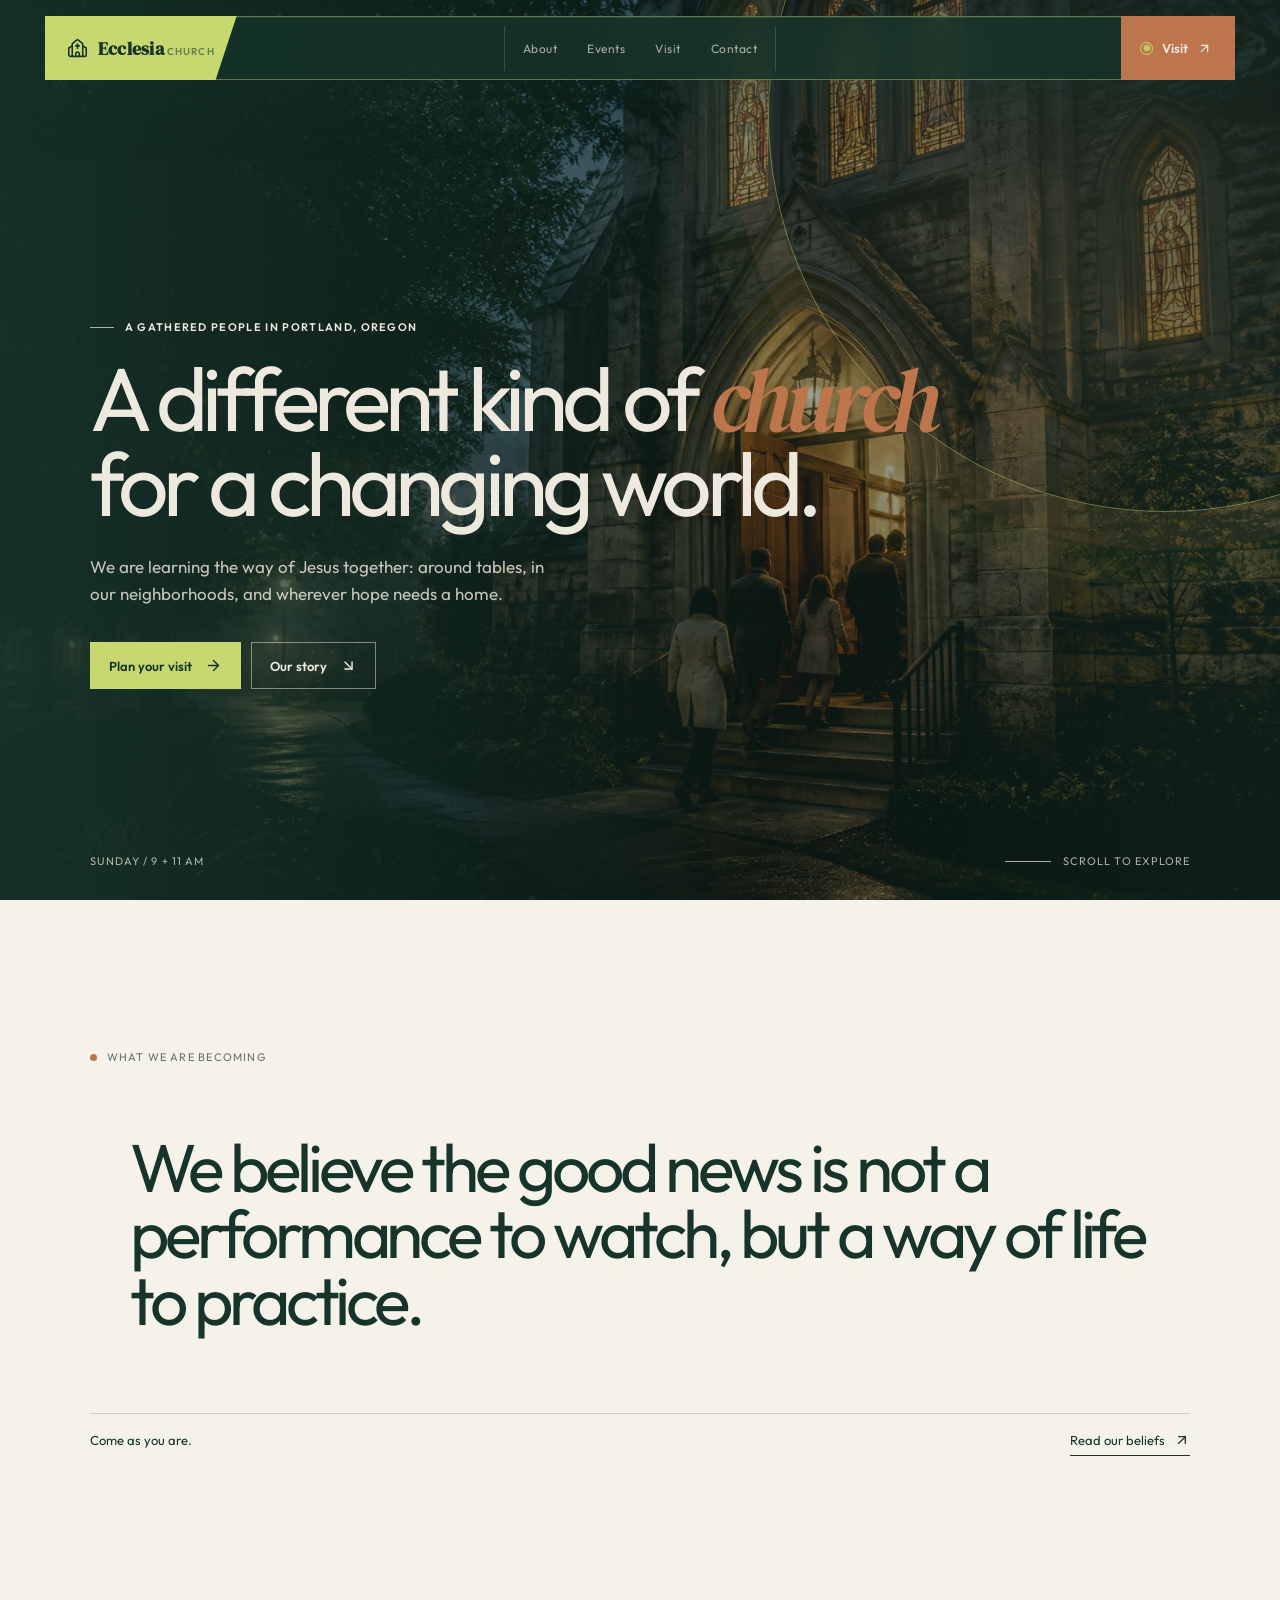
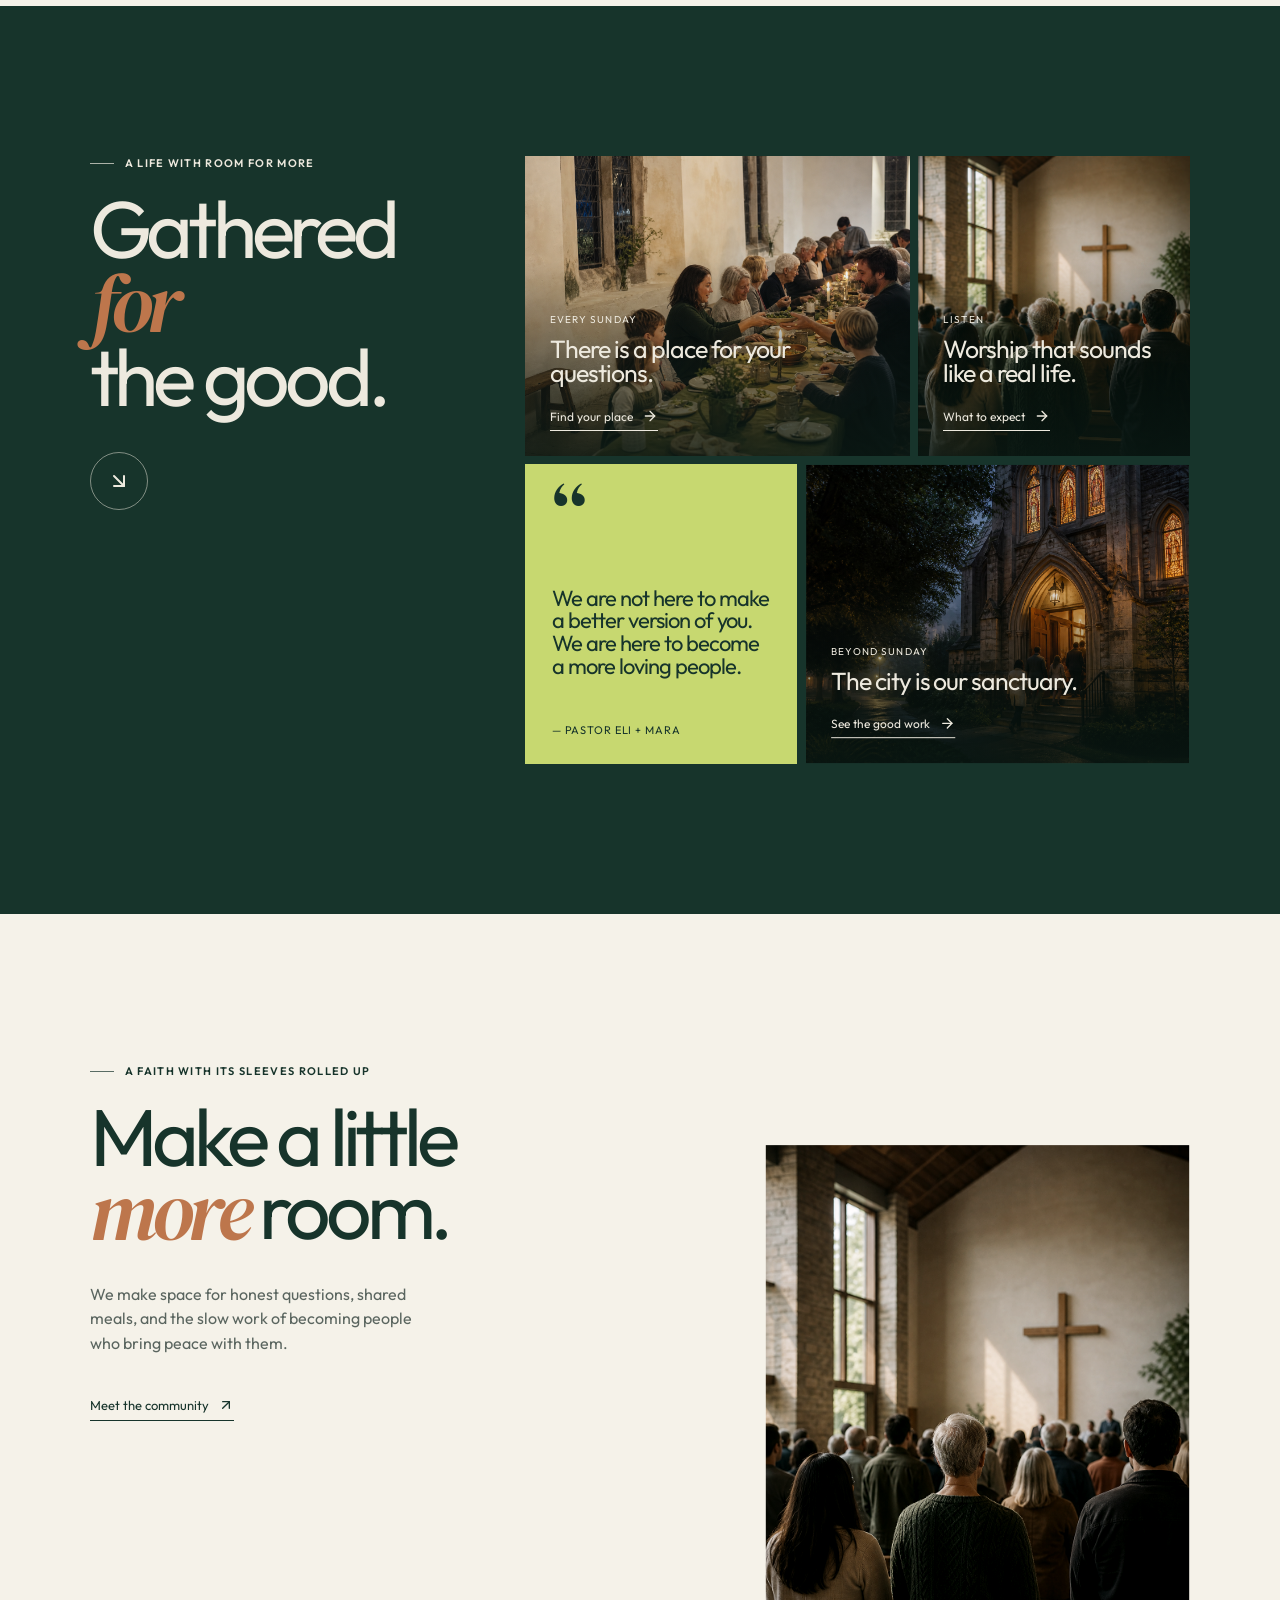
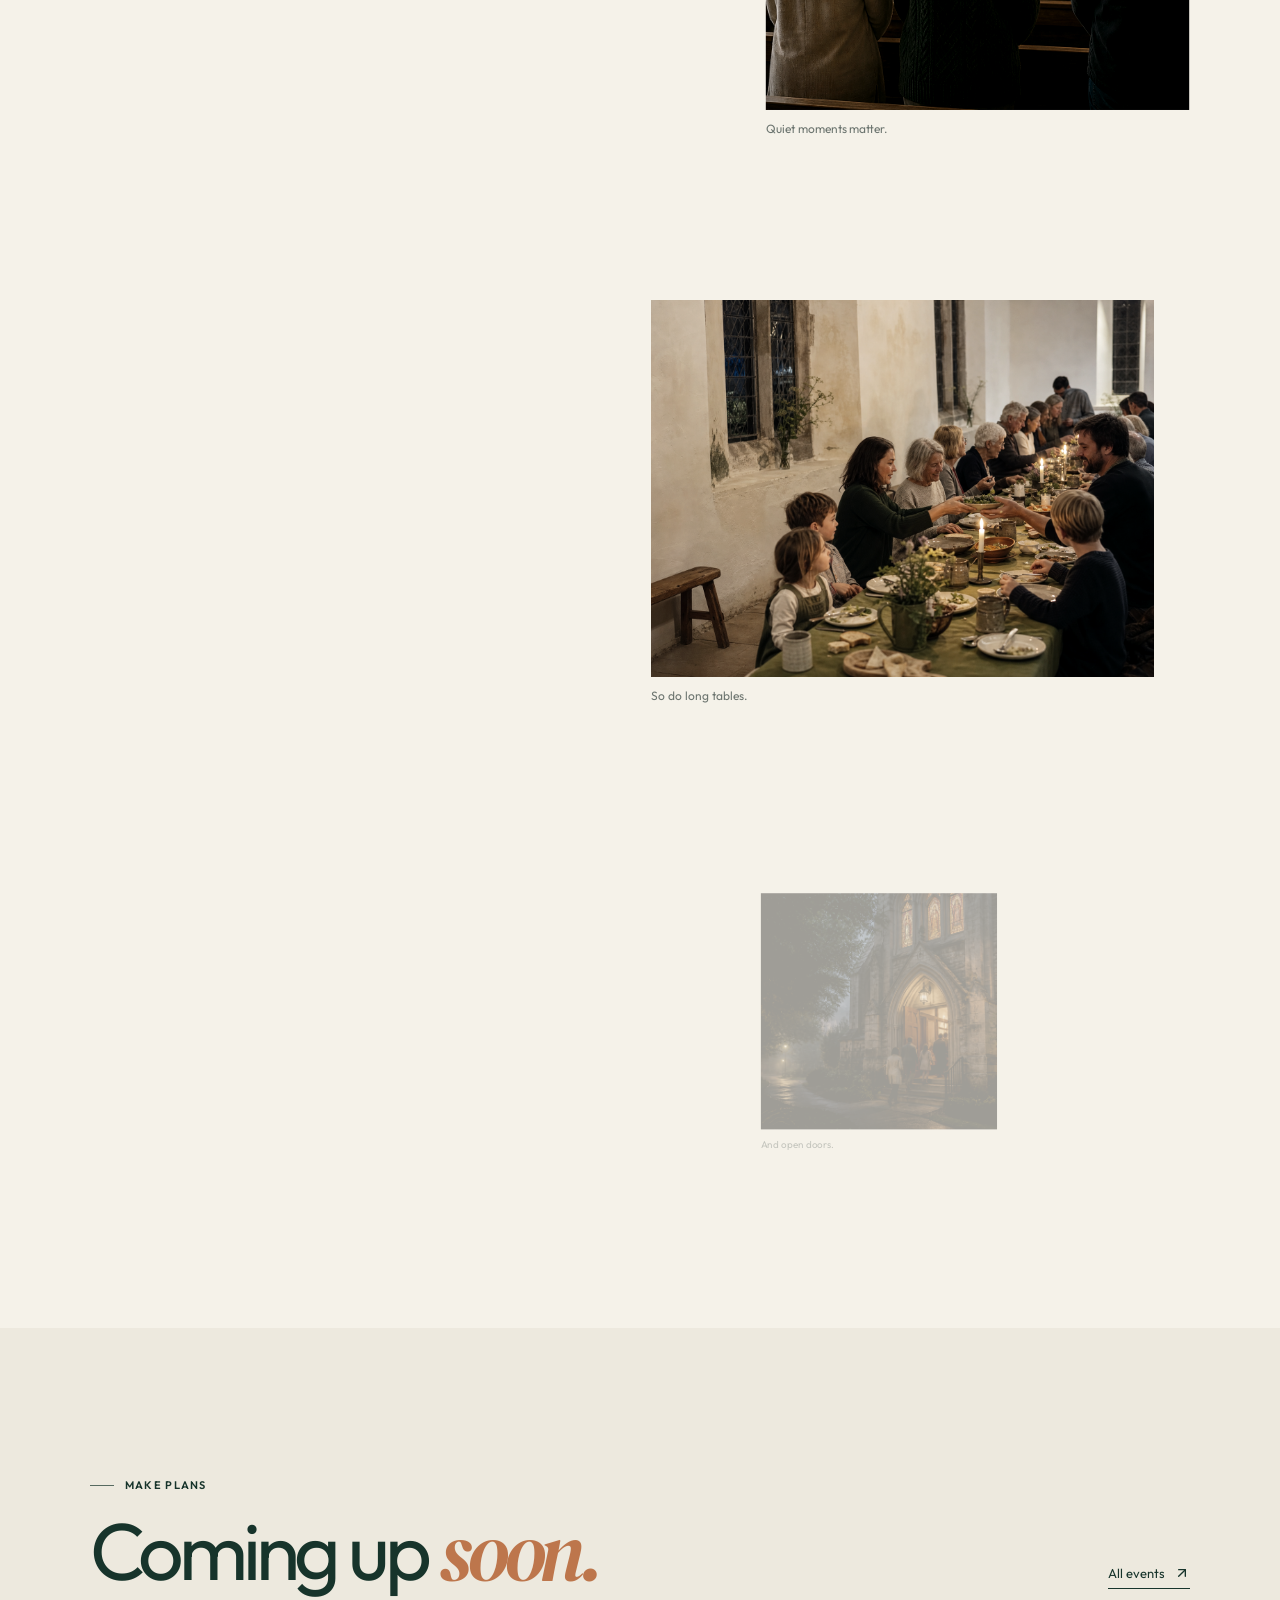
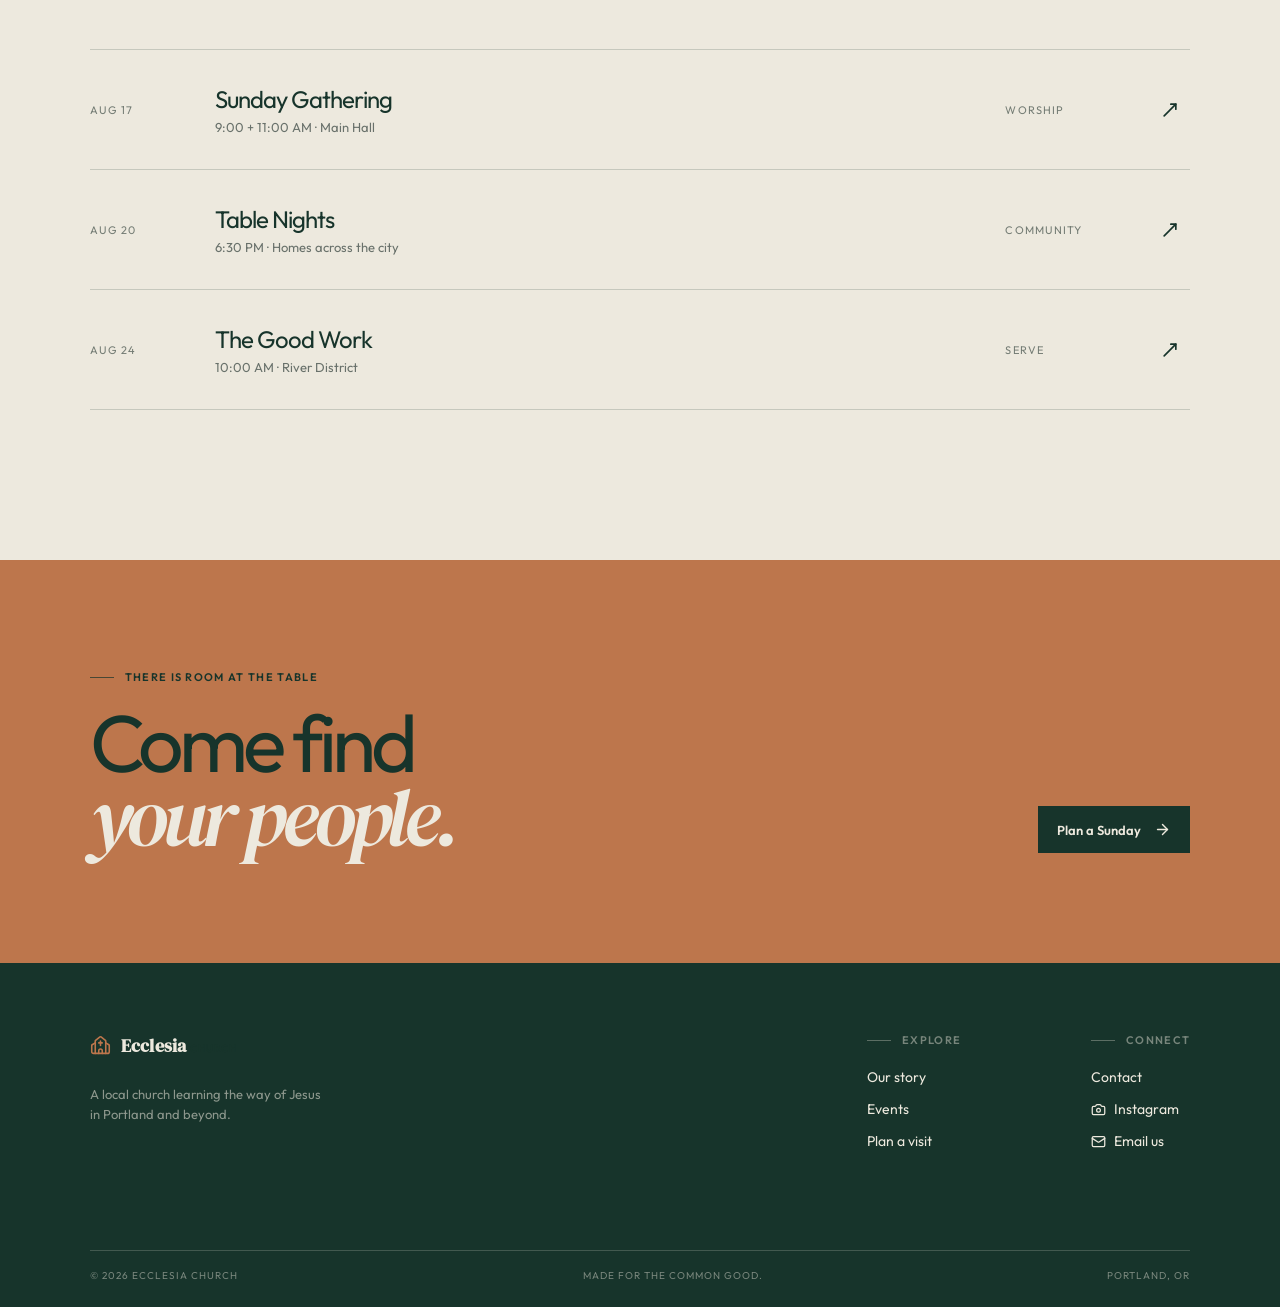
==== work/ecclesia/index.html @ 0c038ab7 "Launch portfolio site" ====
<!doctype html>
<html lang="en">
  <head>
    <meta charset="UTF-8" />
    <meta name="viewport" content="width=device-width, initial-scale=1.0" />
    <meta name="theme-color" content="#10221e" />
    <meta name="description" content="Ecclesia Church - a gathered people learning the way of Jesus in Portland." />
    <title>Ecclesia Church</title>
    <script type="module" crossorigin src="./assets/index-3Q6vHqHI.js"></script>
    <link rel="stylesheet" crossorigin href="./assets/index-S1y3pzk3.css">
  </head>
  <body>
    <div id="root"></div>
  </body>
</html>
---- work/ecclesia/assets/index-S1y3pzk3.css ----
@import "https://fonts.googleapis.com/css2?family=DM+Serif+Display:ital@0;1&family=Outfit:wght@300;400;500;600;700&display=swap";:root{--ink:#17342b;--cream:#ede9de;--paper:#f5f2e9;--lime:#c7d870;--orange:#bd764c;--line:#17342b2e;--serif:"DM Serif Display", Georgia, serif;--sans:"Outfit", Arial, sans-serif}*{box-sizing:border-box}html{scroll-behavior:smooth}body{background:var(--paper);color:var(--ink);font-family:var(--sans);margin:0;font-weight:400}button,input,textarea{font:inherit}button{cursor:pointer}img{max-width:100%;display:block}.app{overflow:hidden}.main-flow{width:100%;overflow-x:hidden}.nav-wrap{z-index:20;width:100%;padding:0 3.5vw;position:fixed;top:16px;left:0}.nav{min-height:64px;color:var(--cream);grid-template-columns:1fr auto 1fr;align-items:center;display:grid}.nav-orbit{isolation:isolate;position:relative}.nav-halo{z-index:-1;-webkit-backdrop-filter:blur(18px)saturate(1.25);backdrop-filter:blur(18px)saturate(1.25);background:#17342bd1;border:1px solid #c7d8706b;position:absolute;inset:0;box-shadow:0 22px 55px #17342b47,inset 0 1px #ffffff17}.wordmark{color:inherit;letter-spacing:-.03em;background:0 0;border:0;align-items:center;gap:10px;padding:0;font-size:15px;font-weight:600;display:inline-flex}.brand-name{font-family:var(--serif);letter-spacing:.015em;font-size:18px}.brand-tile{background:var(--lime);height:64px;color:var(--ink);clip-path:polygon(0 0,100% 0,89% 100%,0 100%);justify-self:start;padding:0 22px}.mark{color:var(--orange);flex:none}.brand-tile .mark{color:var(--ink)}.wordmark-muted{color:#17342b8c;font-family:var(--sans);letter-spacing:.11em;text-transform:uppercase;font-size:10px;font-weight:600}.nav-links{border-left:1px solid #ede9de29;border-right:1px solid #ede9de29;align-items:center;gap:6px;padding:6px;display:flex}.nav-links button{text-transform:capitalize;color:#ede9dead;letter-spacing:.04em;background:0 0;border:0;padding:9px 12px;font-size:12px;transition:background .3s,color .3s,transform .3s}.nav-links button.active,.nav-links button:hover{color:var(--ink);background:var(--lime);transform:translateY(-1px)}.nav-links button.active{border-bottom:0}.nav-give{justify-self:end;align-items:center;min-width:114px;height:64px;font-size:13px;font-weight:600;display:inline-flex;background:var(--orange)!important;color:var(--cream)!important;border:0!important;gap:9px!important;padding:0 19px!important}.nav-signal{place-items:center;width:13px;height:13px;display:grid;position:relative}.nav-signal-core,.nav-signal-ring{border-radius:50%;display:block;position:absolute}.nav-signal-core{background:var(--lime);width:6px;height:6px}.nav-signal-ring{border:1px solid var(--lime);width:13px;height:13px}.menu-toggle{color:var(--cream);background:0 0;border:0;display:none}.hero{min-height:100vh;color:var(--cream);isolation:isolate;align-items:center;padding:190px 7vw 35px;display:flex;position:relative}.hero-image,.hero-wash{z-index:-2;position:absolute;inset:0}.hero-image{filter:grayscale(.35)contrast(1.1);background-position:50%;background-size:cover}.hero-wash{z-index:-1;background:linear-gradient(90deg,#0a1914e0,#0a191461 60%,#0a191485),radial-gradient(circle at 85% 20%,#e875454d,#0000 32%)}.hero-content{max-width:1010px}.eyebrow{color:inherit;letter-spacing:.12em;text-transform:uppercase;margin:0 0 22px;font-size:11px;font-weight:600}.eyebrow:before{content:"";opacity:.7;background:currentColor;width:24px;height:1px;margin:0 11px 3px 0;display:inline-block}h1,h2,h3,p{margin-top:0}h1,h2{letter-spacing:-.065em;font-weight:400}h1{max-width:1150px;margin-bottom:30px;font-size:clamp(3.4rem,7vw,8rem);line-height:.93}h2{font-size:clamp(3rem,6.3vw,7rem);line-height:.9}em{color:var(--orange);font-family:var(--serif);font-weight:400}.hero-copy{color:#eee9ded1;max-width:470px;margin-bottom:35px;font-size:17px;line-height:1.55}.hero-actions{flex-wrap:wrap;gap:10px;display:flex}.button{border:1px solid #0000;align-items:center;gap:13px;padding:14px 18px;font-size:13px;font-weight:600;transition:transform .3s,background .3s,color .3s;display:inline-flex}.button:hover{transform:translateY(-3px)}.button-light{background:var(--lime);color:var(--ink)}.button-dark{background:var(--ink);color:var(--cream)}.button-ghost{color:var(--cream);background:0 0;border-color:#eee9de80}.hero-foot{color:#eee9deb8;text-transform:uppercase;letter-spacing:.1em;justify-content:space-between;font-size:11px;display:flex;position:absolute;bottom:32px;left:7vw;right:7vw}.scroll-note{align-items:center;gap:12px;display:inline-flex}.scroll-line{background:currentColor;width:46px;height:1px}.section-pad{padding:150px 7vw}.manifesto{background:var(--paper)}.section-kicker{color:#10221e9e;letter-spacing:.11em;text-transform:uppercase;align-items:center;gap:10px;font-size:11px;display:flex}.dot{background:var(--orange);border-radius:50%;width:7px;height:7px}.manifesto-text{letter-spacing:-.06em;max-width:1020px;margin:70px auto 80px;font-size:clamp(2.5rem,5.3vw,6.1rem);line-height:.98}.scrub-word{opacity:.12}.manifesto-foot{border-top:1px solid var(--line);justify-content:space-between;padding-top:18px;font-size:13px;display:flex}.text-link{color:inherit;background:0 0;border:0;border-bottom:1px solid;align-items:center;gap:9px;padding:0 0 7px;font-size:13px;display:inline-flex}.section-ink{background:var(--ink);color:var(--cream)}.bento{grid-template-columns:1fr 2fr;gap:8vw;display:grid}.bento-intro{align-self:start;position:sticky;top:120px}.bento-intro h2{margin-bottom:40px}.circle-button{width:58px;height:58px;color:var(--cream);background:0 0;border:1px solid #eee9de80;border-radius:50%;place-items:center;transition:all .3s;display:grid}.circle-button:hover{background:var(--lime);color:var(--ink);transform:rotate(-45deg)}.bento-grid{grid-template-rows:repeat(2,minmax(300px,1fr));grid-template-columns:repeat(12,1fr);grid-auto-flow:dense;gap:8px;display:grid}.bento-card{min-height:300px;position:relative;overflow:hidden}.bento-main{grid-area:span 1/span 7}.bento-worship{grid-column:span 5}.bento-note{background:var(--lime);color:var(--ink);flex-direction:column;grid-area:span 1/span 5;justify-content:space-between;padding:27px;display:flex}.bento-serve{grid-column:span 7}.image-card{background-position:50%;background-size:cover}.image-card:hover{background-size:108%}.card-shade{background:linear-gradient(#0000 35%,#0a1914cc);position:absolute;inset:0}.card-copy{position:absolute;bottom:25px;left:25px;right:25px}.card-copy span{text-transform:uppercase;letter-spacing:.12em;font-size:10px}.card-copy h3{letter-spacing:-.04em;max-width:300px;margin:10px 0 19px;font-size:25px;font-weight:400;line-height:.98}.card-copy button{color:inherit;background:0 0;border:0;border-bottom:1px solid;align-items:center;gap:9px;padding:0 0 6px;font-size:12px;display:inline-flex}.big-glyph{font-family:var(--serif);font-size:83px;line-height:.6}.bento-note p{letter-spacing:-.045em;max-width:270px;margin:10px 0;font-size:22px;line-height:1.04}.signature{text-transform:uppercase;letter-spacing:.08em;font-size:11px}.story{background:var(--paper);grid-template-columns:.8fr 1.2fr;gap:8vw;display:grid}.story-pin{align-self:start;position:sticky;top:130px}.story-pin h2{margin-bottom:34px}.story-pin>p:not(.eyebrow){color:#10221ead;max-width:340px;line-height:1.55}.story-pin .text-link{margin-top:25px}.story-gallery{gap:18vh;padding-top:80px;display:grid}.gallery-item{margin-left:auto}.gallery-item img{object-fit:cover;filter:grayscale(.25)contrast(1.07);width:100%;height:100%}.gallery-item span{color:#10221e99;margin-top:11px;font-size:12px;display:block}.gallery-item.tall{aspect-ratio:3/4;width:71%}.gallery-item.wide{aspect-ratio:4/3;width:84%;margin-right:6%}.gallery-item.small{aspect-ratio:1;width:48%;margin-right:28%}.events-preview{background:var(--cream)}.section-heading{justify-content:space-between;align-items:end;margin-bottom:60px;display:flex}.section-heading h2{margin:0}.event-list{border-top:1px solid var(--line)}.event-row{border-bottom:1px solid var(--line);grid-template-columns:100px 1fr 130px 30px;align-items:center;gap:25px;min-height:120px;display:grid}.event-date,.event-type{color:#10221e8c;letter-spacing:.1em;font-size:11px}.event-type{text-transform:uppercase}.event-row h3{letter-spacing:-.04em;margin:0 0 5px;font-size:24px;font-weight:400}.event-row p{color:#10221e99;margin:0;font-size:13px}.event-arrow{transition:transform .3s}.event-row:hover .event-arrow{transform:translate(4px,-4px)}.cta-band{background:var(--orange);color:var(--ink);justify-content:space-between;align-items:end;padding:110px 7vw;display:flex}.cta-band h2{margin:0}.cta-band em{color:var(--cream)}.page-intro{padding-top:160px}.page-hero{background:var(--ink);color:var(--cream);grid-template-columns:1.05fr .95fr;align-items:end;gap:7vw;padding:70px 7vw 140px;display:grid}.page-hero h1{margin:0}.page-hero-image{aspect-ratio:1/1.12;filter:grayscale(.3);background-position:50%;background-size:cover}.page-body{padding:120px 14vw 160px}.page-copy{grid-template-columns:1.2fr .8fr;align-items:start;gap:10vw;margin-bottom:140px;display:grid}.page-copy p:first-child{letter-spacing:-.05em;font-size:clamp(2rem,3.6vw,4.2rem);line-height:1}.page-copy p:nth-child(2){color:#10221ea6;max-width:330px;line-height:1.6}.page-copy .text-link{grid-column:2;width:fit-content;margin-top:-55px}.values{border-top:1px solid var(--line);grid-template-columns:repeat(3,1fr);gap:35px;display:grid}.values>div{padding-top:18px}.values span{color:var(--orange);font-size:11px}.values h3{letter-spacing:-.04em;margin:50px 0 15px;font-size:25px;font-weight:400}.values p,.visit-grid p,.faq p{color:#10221ea3;max-width:260px;font-size:14px;line-height:1.5}.full-events{margin-bottom:120px}.newsletter{border-top:1px solid var(--line);justify-content:space-between;align-items:end;padding-top:25px;display:flex}.newsletter h3{letter-spacing:-.05em;margin:0;font-size:34px;font-weight:400}.signup{border-bottom:1px solid var(--ink);display:flex}.signup input{width:260px;color:var(--ink);background:0 0;border:0;outline:0;padding:12px 0}.signup button{color:inherit;background:0 0;border:0}.visit-grid{grid-template-columns:repeat(2,1fr);gap:10vw;margin-bottom:130px;display:grid}.visit-grid h3{letter-spacing:-.05em;margin:0 0 13px;font-size:36px;font-weight:400}.visit-grid .text-link{margin-top:18px}.faq{max-width:780px;margin-left:auto}.faq details{border-top:1px solid var(--line);padding:20px 0}.faq details:last-child{border-bottom:1px solid var(--line)}.faq summary{letter-spacing:-.03em;cursor:pointer;justify-content:space-between;font-size:22px;list-style:none;display:flex}.faq summary::-webkit-details-marker{display:none}.faq details[open] summary svg{transform:rotate(180deg)}.faq details p{margin:15px 0 0}.contact-layout{grid-template-columns:1.1fr .9fr;gap:10vw;display:grid}form{gap:25px;display:grid}label{color:#10221e99;text-transform:uppercase;letter-spacing:.1em;gap:8px;font-size:11px;display:grid}input,textarea{border:0;border-bottom:1px solid var(--line);resize:vertical;color:var(--ink);text-transform:none;letter-spacing:0;background:0 0;border-radius:0;outline:0;padding:8px 0 14px;font-size:16px}input:focus,textarea:focus{border-color:var(--orange)}form .button{width:fit-content;margin-top:12px}.contact-details{padding-top:5px}.contact-details a,.contact-address{border-bottom:1px solid var(--line);color:var(--ink);align-items:center;gap:13px;padding:19px 0;font-size:15px;text-decoration:none;display:flex}.contact-details a:hover{color:var(--orange)}.small-note{color:#10221e91;margin-top:30px;font-size:13px;line-height:1.5}.footer{background:var(--ink);color:var(--cream);padding:70px 7vw 25px}.footer-main{justify-content:space-between;padding-bottom:100px;display:flex}.footer-mark{color:var(--cream)}.footer-blurb{color:#eee9de8c;max-width:235px;margin:25px 0 0;font-size:13px;line-height:1.5}.footer-links{gap:130px;display:flex}.footer-links>div{flex-direction:column;align-items:flex-start;gap:14px;display:flex}.footer-links .eyebrow{color:#eee9de73;margin-bottom:7px}.footer-links button,.footer-links a{color:var(--cream);background:0 0;border:0;align-items:center;gap:8px;padding:0;font-size:14px;text-decoration:none;display:flex}.footer-links button:hover,.footer-links a:hover{color:var(--lime)}.footer-bottom{color:#eee9de73;text-transform:uppercase;letter-spacing:.1em;border-top:1px solid #eee9de33;justify-content:space-between;padding-top:18px;font-size:10px;display:flex}@media (width<=800px){.nav-wrap{padding:0 14px;top:12px}.nav{min-height:56px;padding:0 16px}.menu-toggle{display:block}.nav-links{background:var(--cream);border:1px solid var(--line);flex-direction:column;align-items:stretch;gap:0;padding:15px 20px 20px;display:none;position:absolute;top:66px;left:0;right:0}.nav-links.open{display:flex}.nav-links button{text-align:left;padding:14px 0}.nav-links .nav-give{justify-content:space-between;margin-top:10px}.wordmark-muted{display:none}.hero{min-height:760px;padding:180px 8vw 60px}.hero-content{max-width:100%}h1{font-size:clamp(3.1rem,14vw,5.5rem)}.hero-copy{font-size:15px}.hero-foot{font-size:9px;left:8vw;right:8vw}.scroll-note{display:none}.section-pad{padding:100px 8vw}.manifesto-text{margin:55px 0 65px;font-size:clamp(2.4rem,11vw,4rem)}.manifesto-foot{align-items:start;gap:20px}.bento{display:block}.bento-intro{margin-bottom:45px;position:static}.bento-grid{grid-template-rows:auto;grid-template-columns:repeat(2,1fr)}.bento-card{min-height:280px}.bento-main{grid-column:span 2}.bento-worship,.bento-note,.bento-serve{grid-column:span 1}.bento-note p{font-size:19px}.story{display:block}.story-pin{margin-bottom:50px;position:static}.story-gallery{gap:75px;padding-top:0}.gallery-item.tall,.gallery-item.wide,.gallery-item.small{width:84%;margin-right:0}.section-heading{flex-direction:column;align-items:start;gap:30px;margin-bottom:40px}.event-row{grid-template-columns:68px 1fr 20px;gap:10px;min-height:105px}.event-type{display:none}.event-row h3{font-size:19px}.event-row p{font-size:11px}.cta-band{padding:80px 8vw;display:block}.cta-band .button{margin-top:38px}.page-intro{padding-top:100px}.page-hero{padding:70px 8vw 80px;display:block}.page-hero-image{aspect-ratio:1;margin-top:55px}.page-body{padding:85px 8vw 100px}.page-copy,.contact-layout,.visit-grid{margin-bottom:90px;display:block}.page-copy p:first-child{margin-bottom:40px;font-size:2.2rem}.page-copy .text-link{margin-top:25px}.values{display:block}.values>div{border-bottom:1px solid var(--line);padding:18px 0 30px}.values h3{margin:25px 0 10px}.full-events{margin-bottom:80px}.newsletter{display:block}.signup{margin-top:30px}.visit-grid>div+div{margin-top:50px}.visit-grid h3{font-size:29px}.faq{margin:0}.faq summary{font-size:18px}form{margin-bottom:80px}.footer{padding:55px 8vw 20px}.footer-main{padding-bottom:70px;display:block}.footer-links{gap:60px;margin-top:65px}.footer-bottom{gap:11px;display:grid}}.hero{min-height:100dvh;padding-top:144px}.hero-image{filter:grayscale(.18)contrast(1.08)}.hero-wash{background:linear-gradient(90deg,#17342beb,#17342b6b 60%,#17342b94),radial-gradient(circle at 85% 20%,#bd764c38,#0000 32%)}.hero-light-trace{z-index:-1;border:1px solid #c7d8707a;border-radius:50%;width:62vw;height:62vw;animation:14s ease-in-out infinite alternate orbit-drift;position:absolute;top:-22vw;right:-22vw;box-shadow:0 0 0 38px #bd764c14,0 0 0 76px #c7d8700a}@keyframes orbit-drift{0%{transform:translate(0,0)rotate(0)}to{transform:translate(-7vw,10vh)rotate(18deg)}}@media (prefers-reduced-motion:reduce){*,:before,:after{scroll-behavior:auto!important;transition-duration:.01ms!important;animation-duration:.01ms!important;animation-iteration-count:1!important}}@media (width<=800px){.nav{grid-template-columns:1fr auto;padding:0}.nav-halo{background:#17342bf0}.brand-tile{height:56px;padding:0 17px}.nav-visit{display:none}.menu-toggle{width:56px;height:56px;display:block}.nav-links{background:var(--ink);border:1px solid #c7d8706b;gap:3px;padding:11px;top:65px}.nav-links button{color:var(--cream);padding:15px}.nav-links button.active,.nav-links button:hover{background:var(--lime);color:var(--ink)}.hero{min-height:760px;padding:145px 8vw 60px}.hero-light-trace{width:115vw;height:115vw;top:-25vw;right:-65vw}}
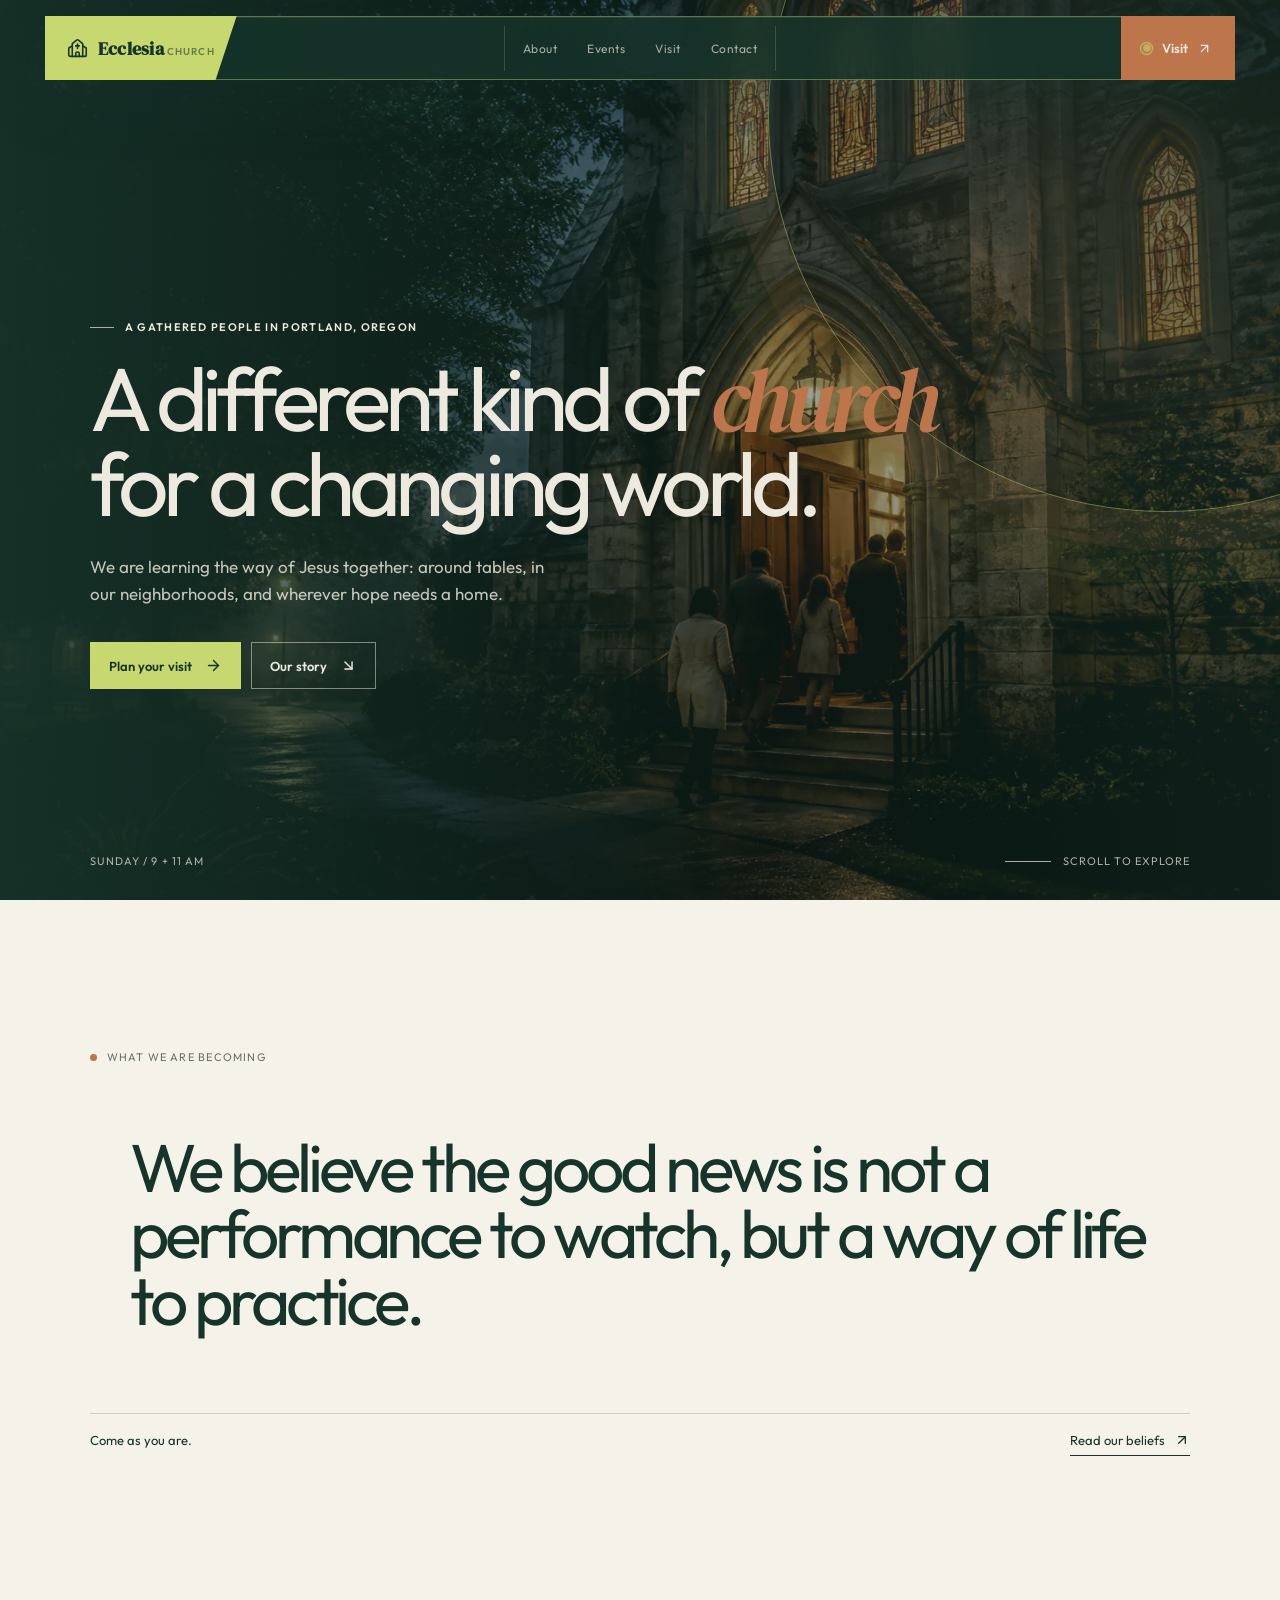
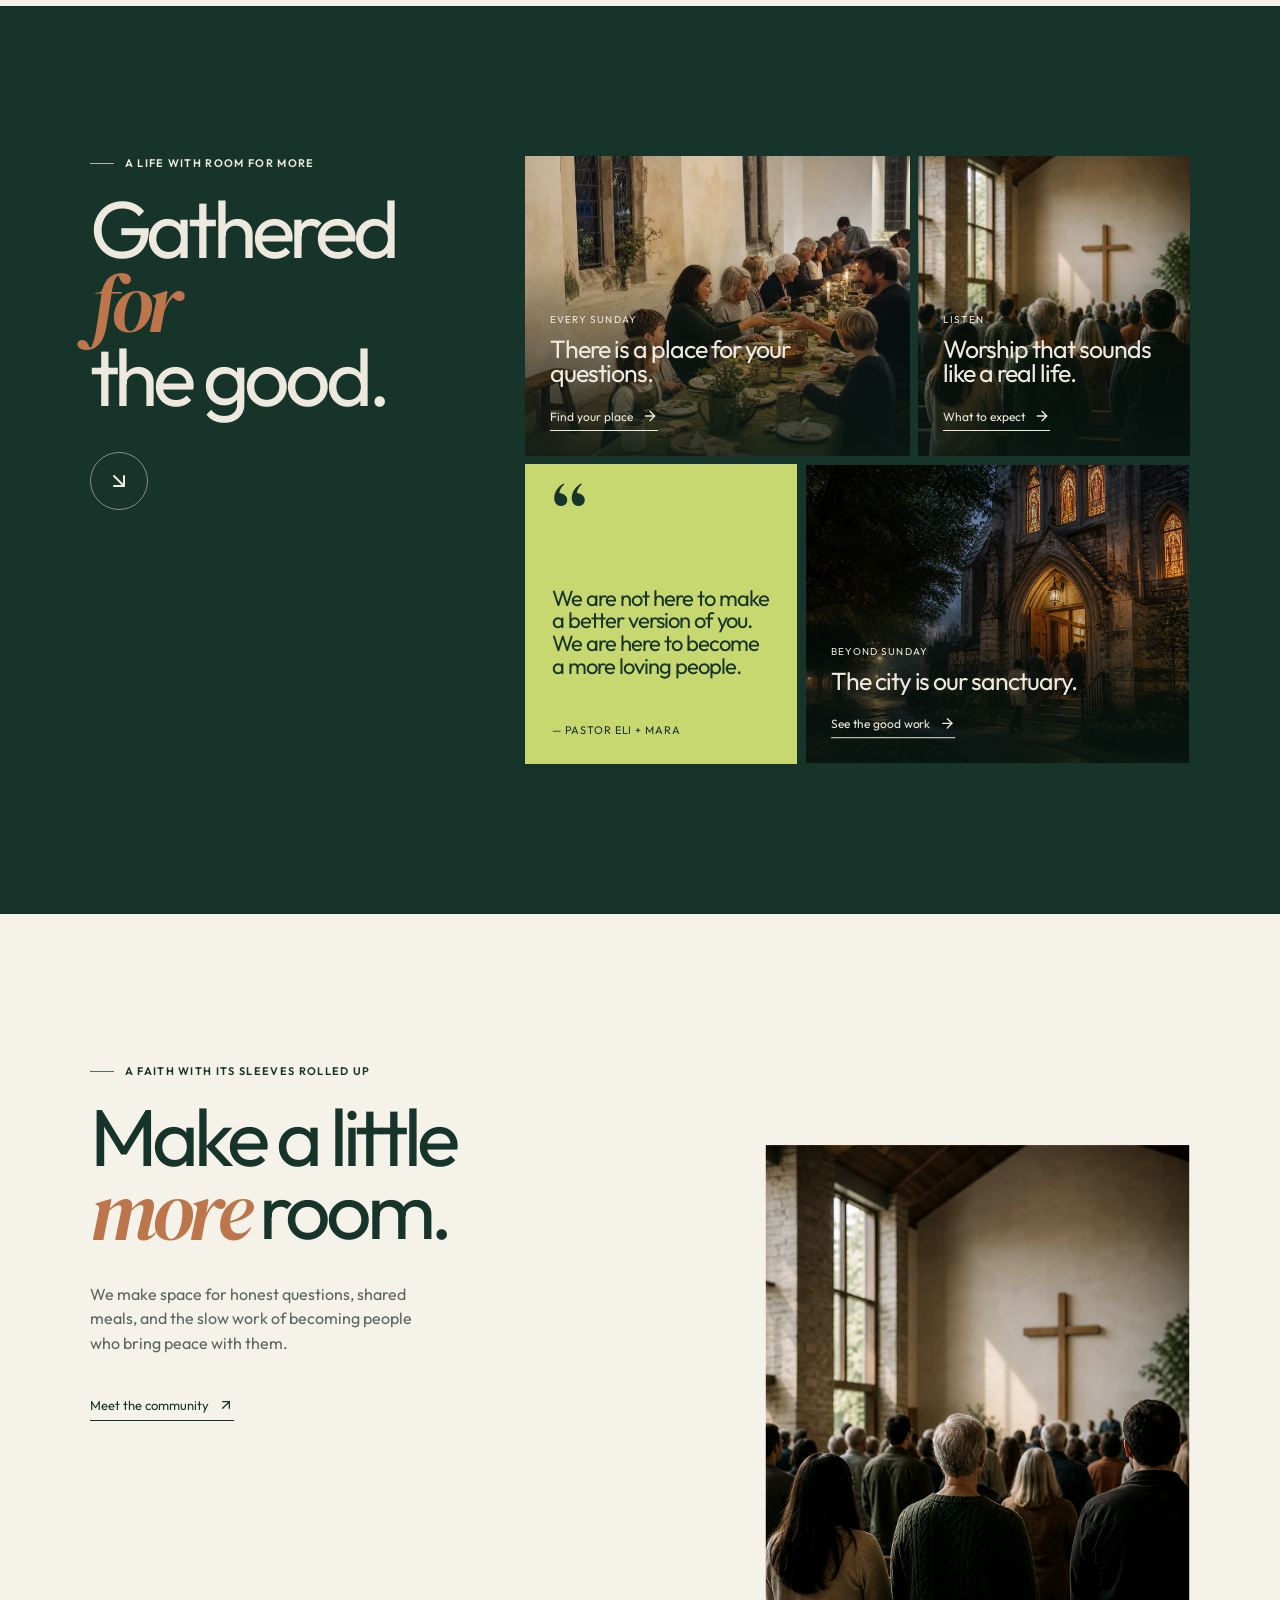
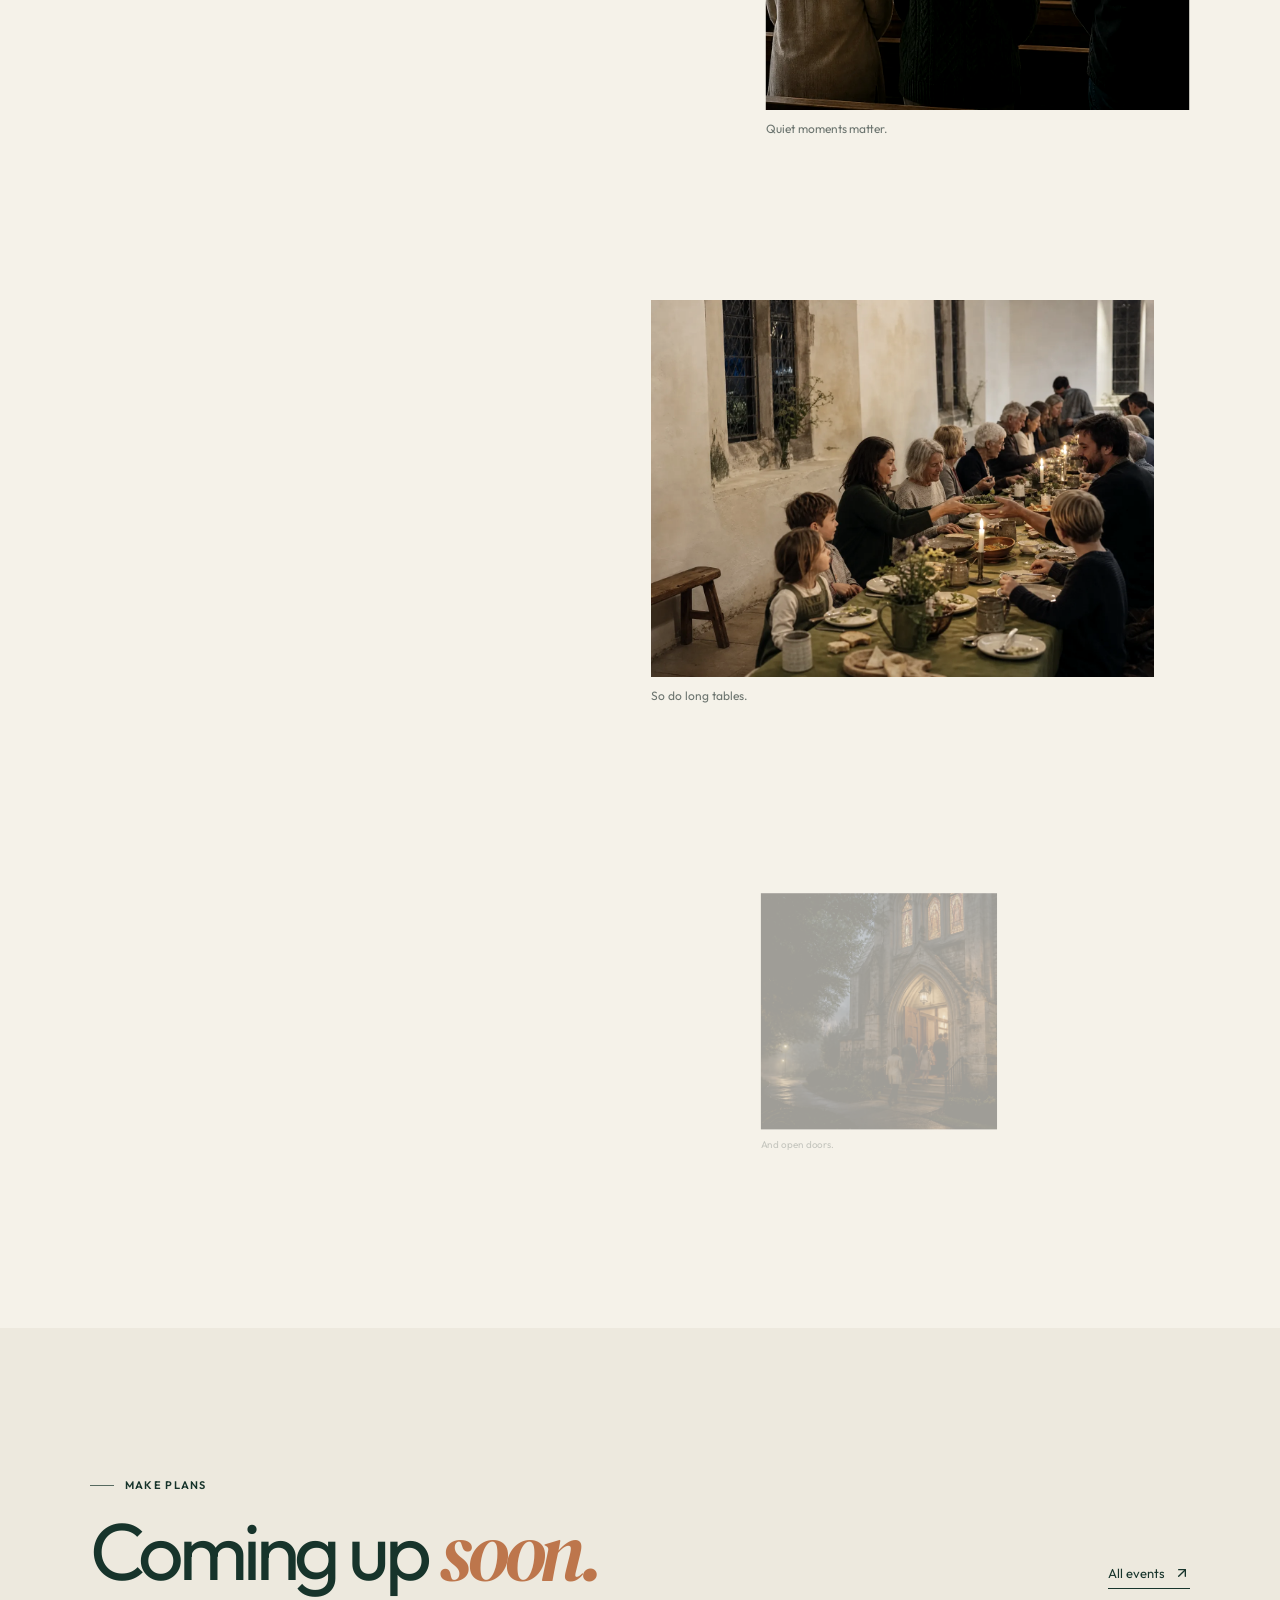
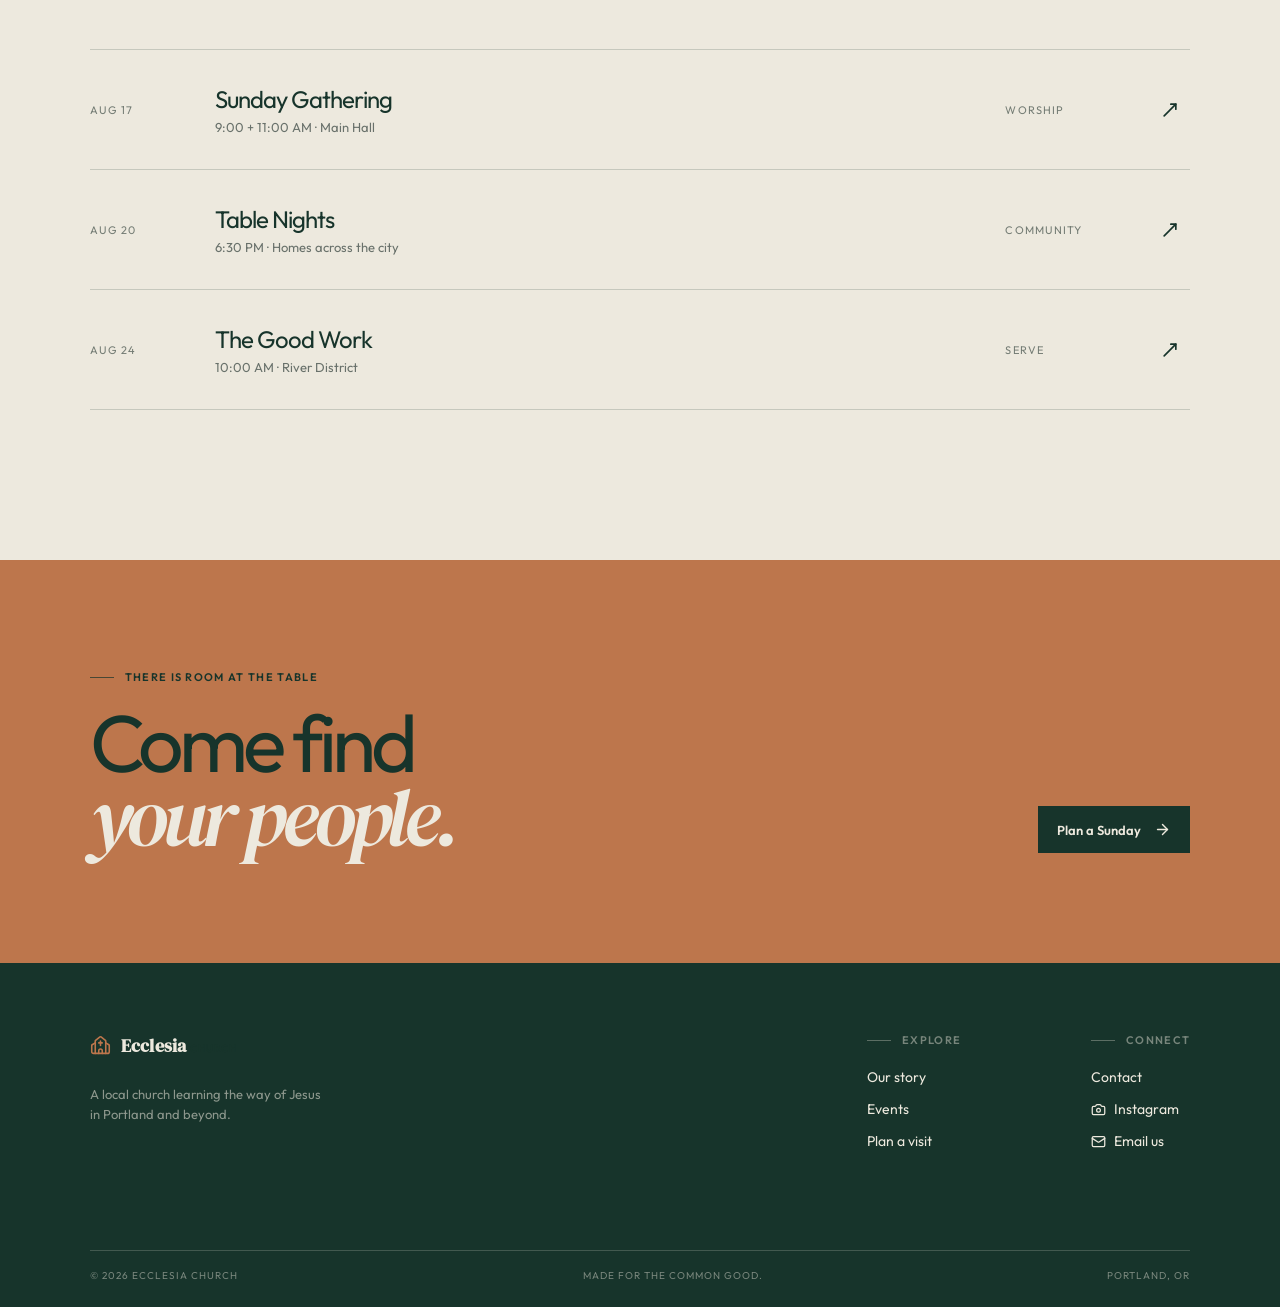
==== commit e6d0c4a1: "Optimize site images" ====
--- a/work/ecclesia/index.html
+++ b/work/ecclesia/index.html
@@ -6,6 +6,7 @@
     <meta name="theme-color" content="#10221e" />
     <meta name="description" content="Ecclesia Church - a gathered people learning the way of Jesus in Portland." />
     <title>Ecclesia Church</title>
+    <link rel="preload" href="./assets/ecclesia-hero-CNQssRt-.webp" as="image" type="image/webp" fetchpriority="high" />
     <script type="module" crossorigin src="./assets/index-3Q6vHqHI.js"></script>
     <link rel="stylesheet" crossorigin href="./assets/index-S1y3pzk3.css">
   </head>
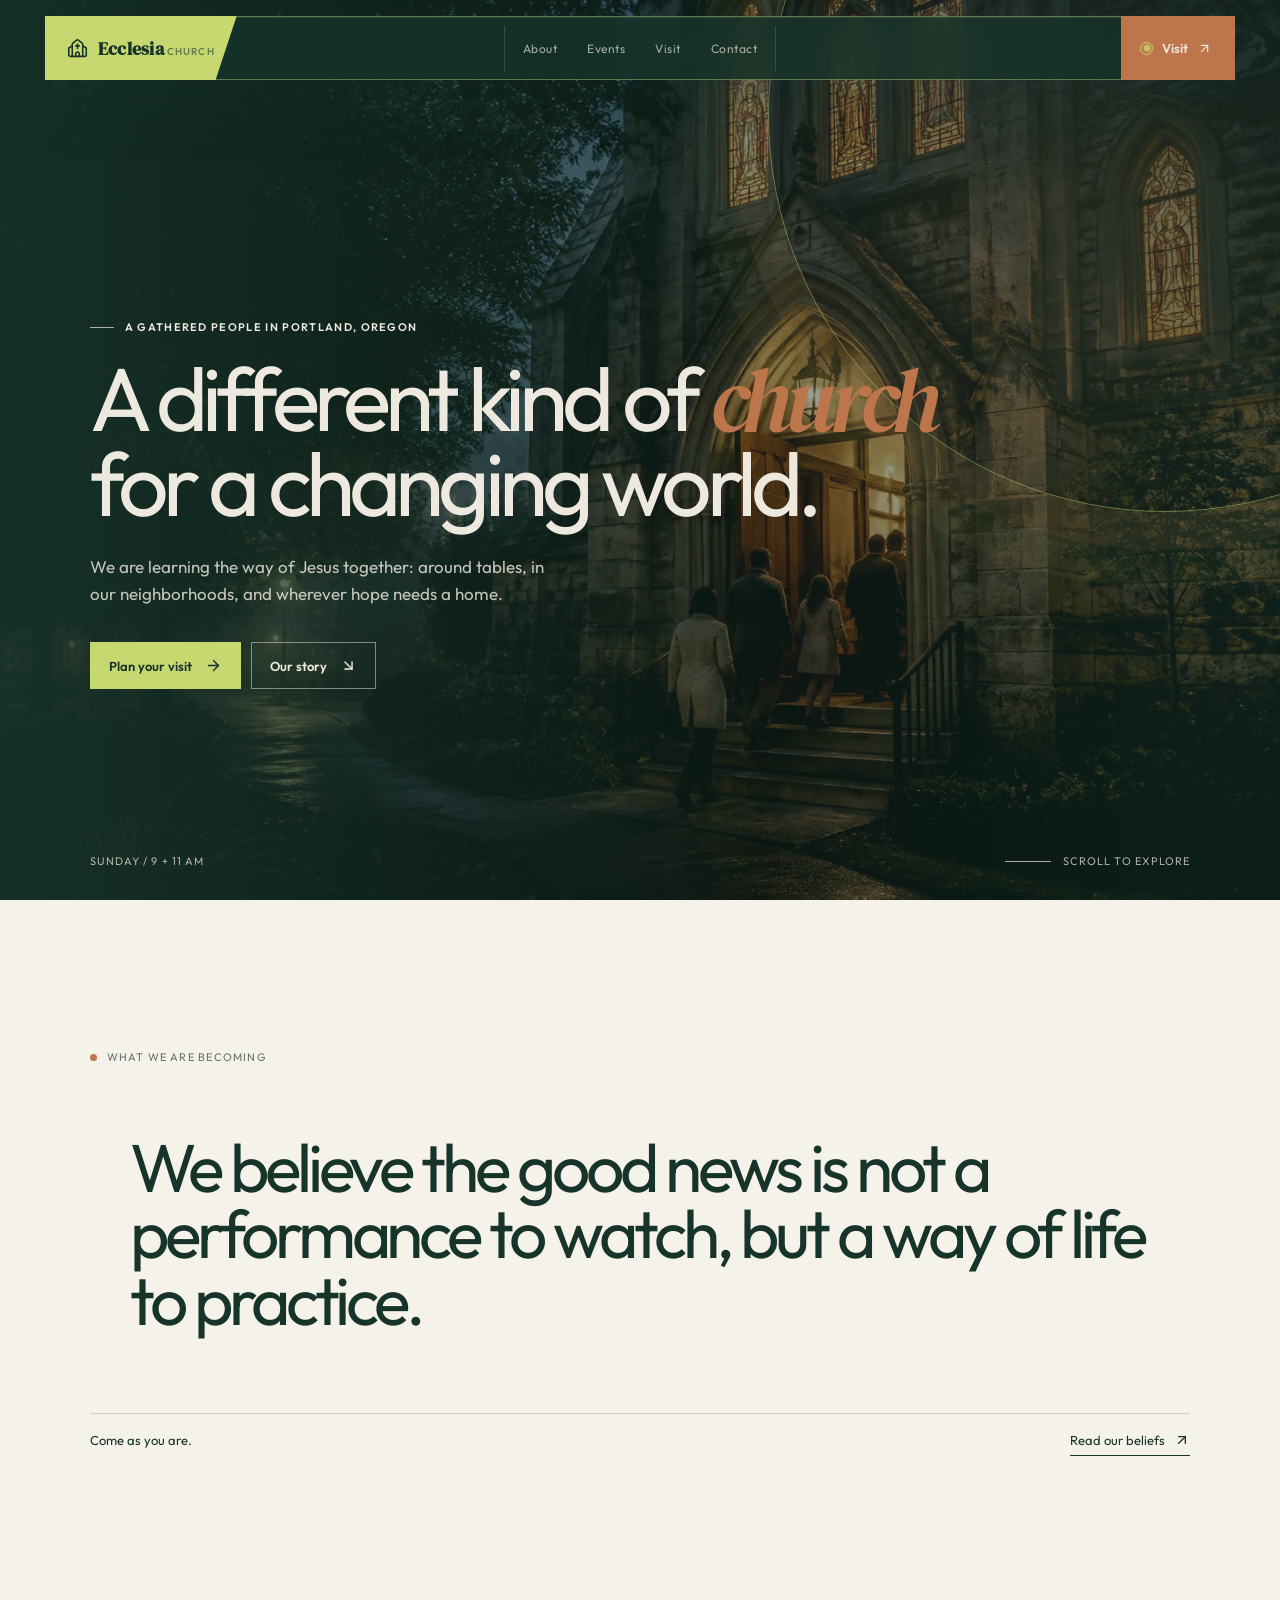
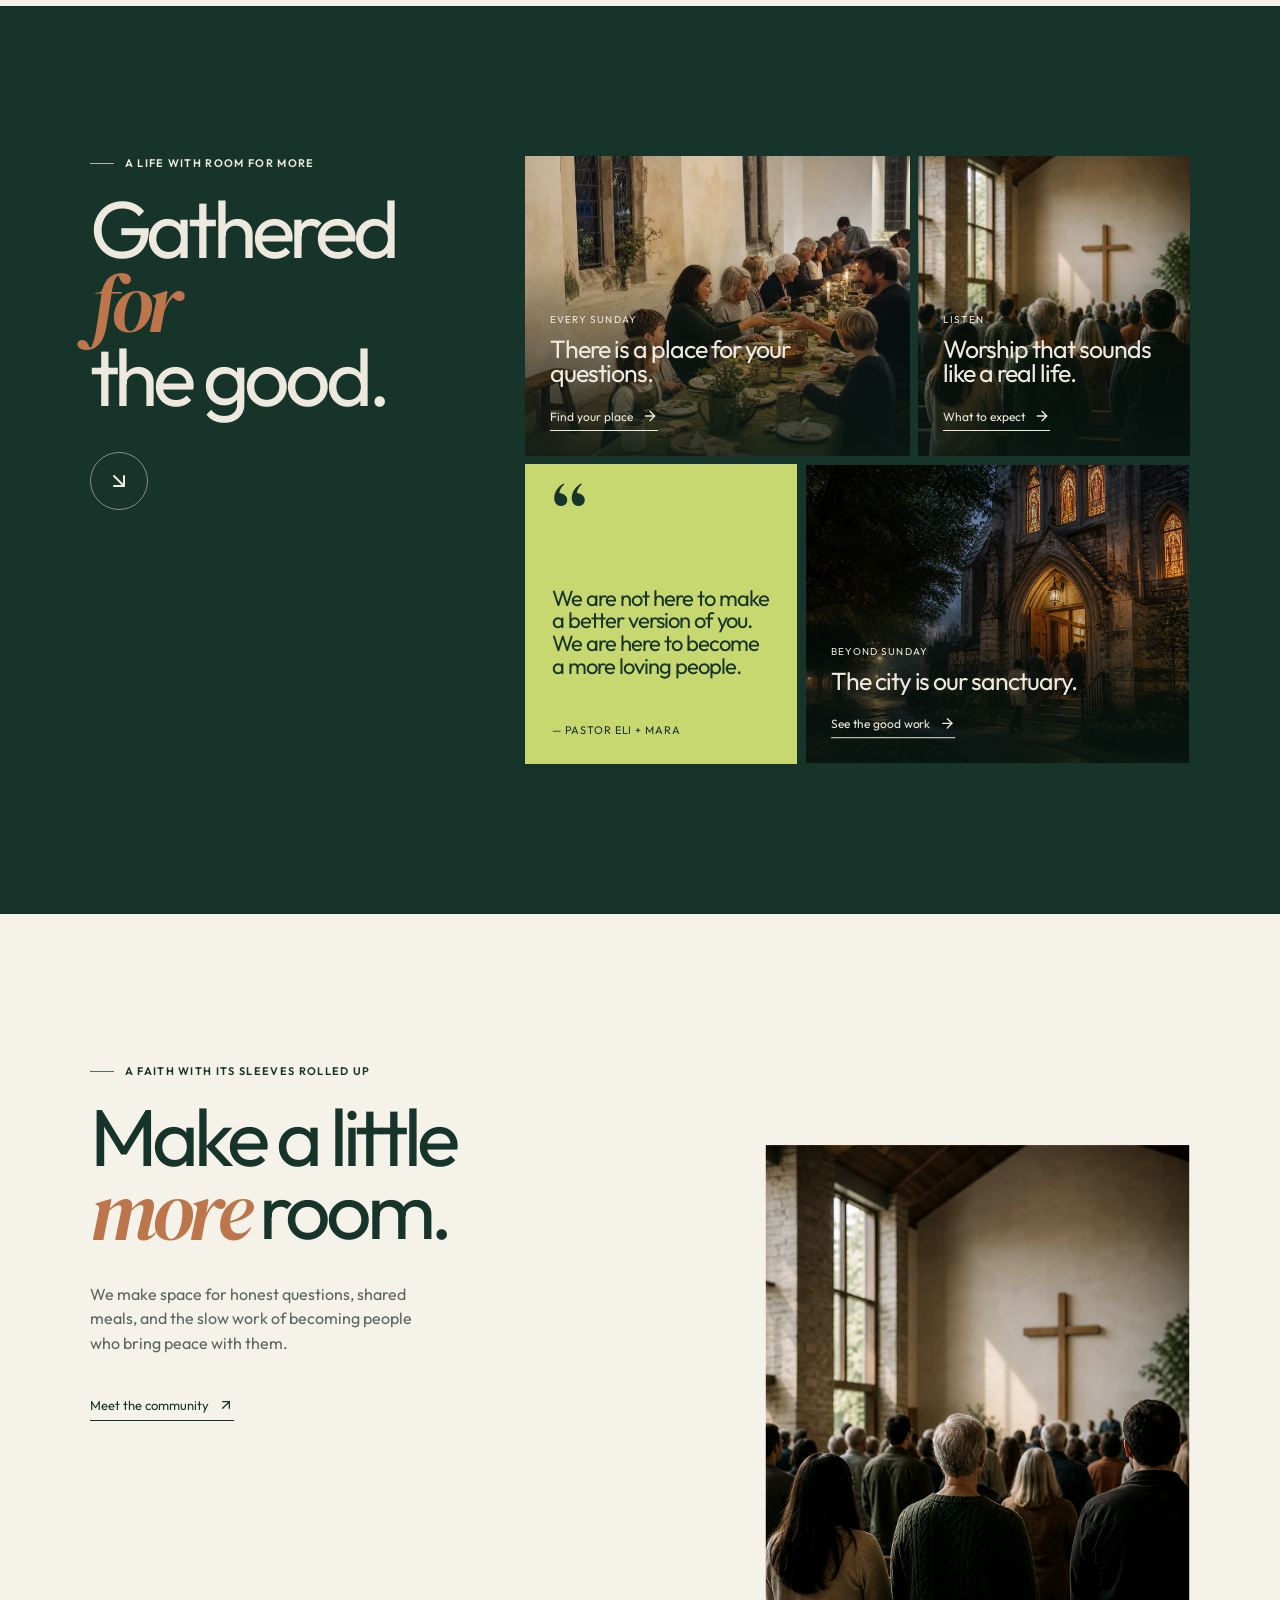
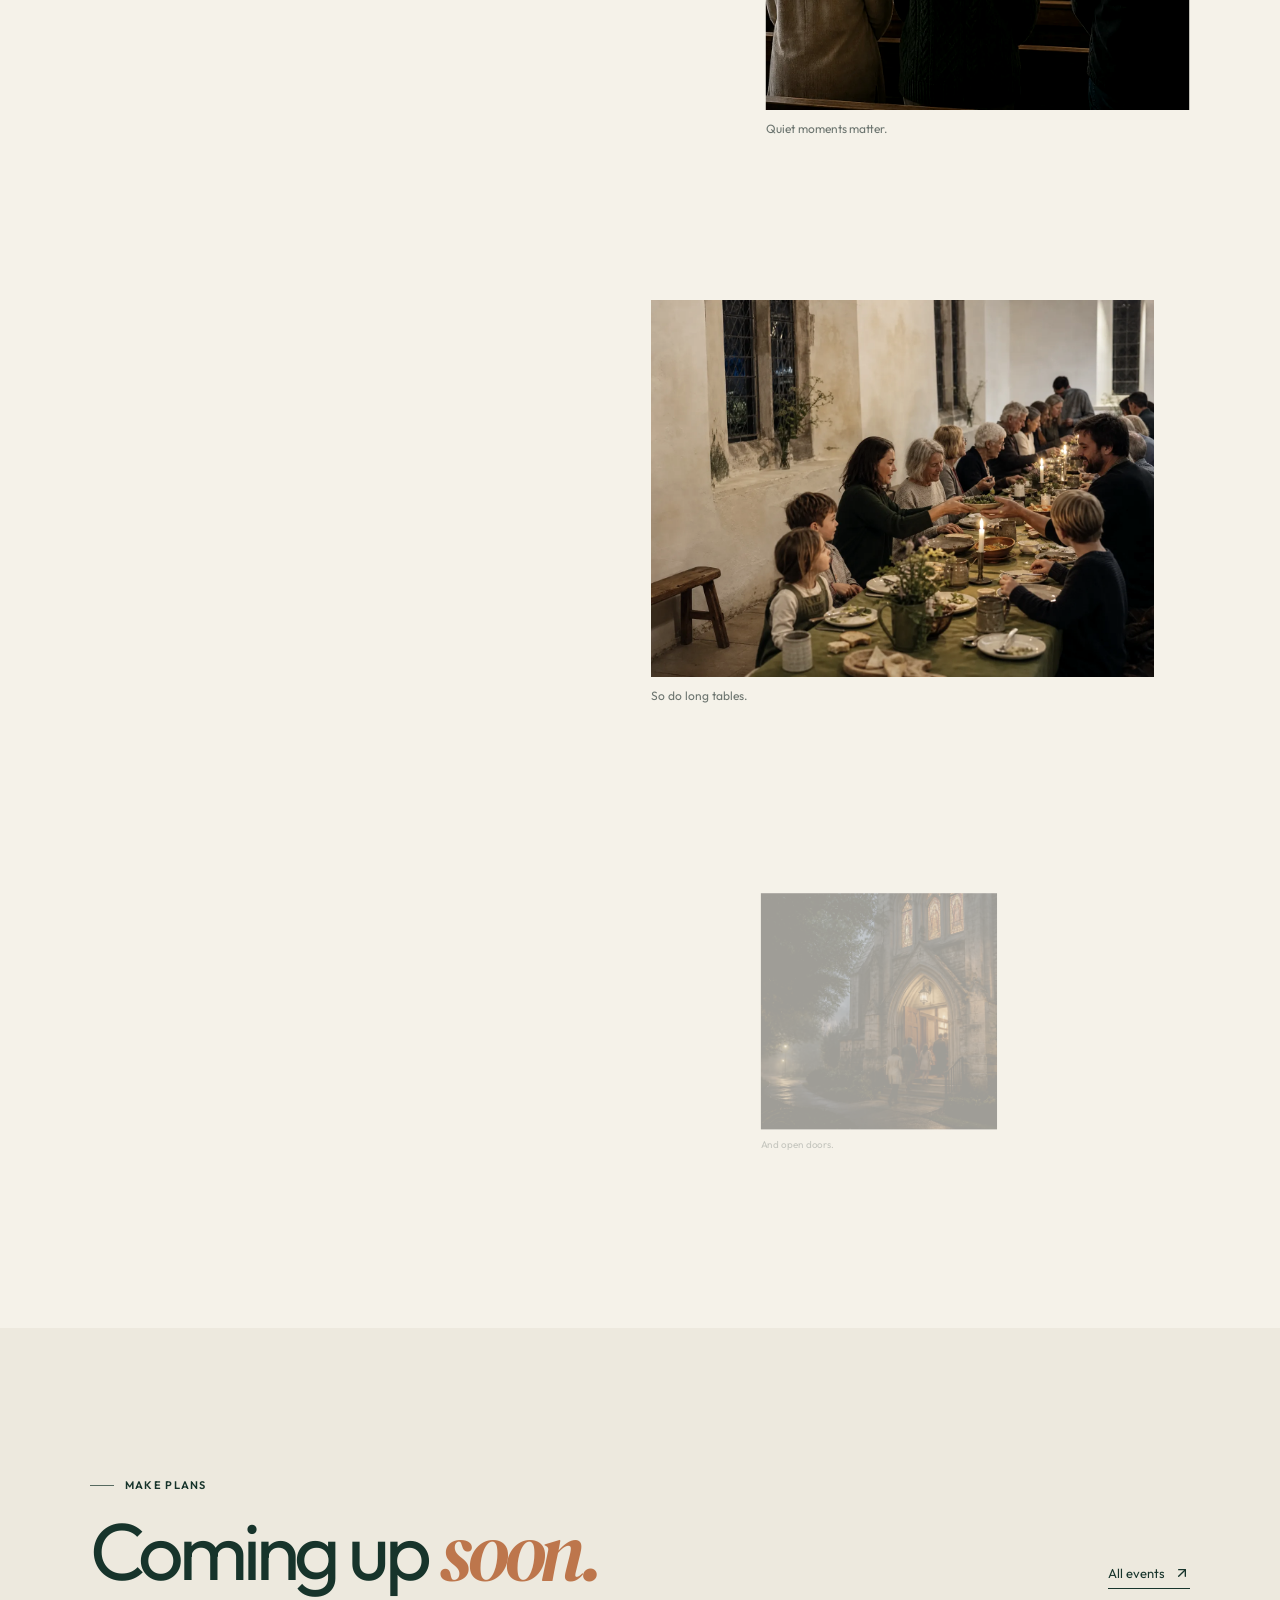
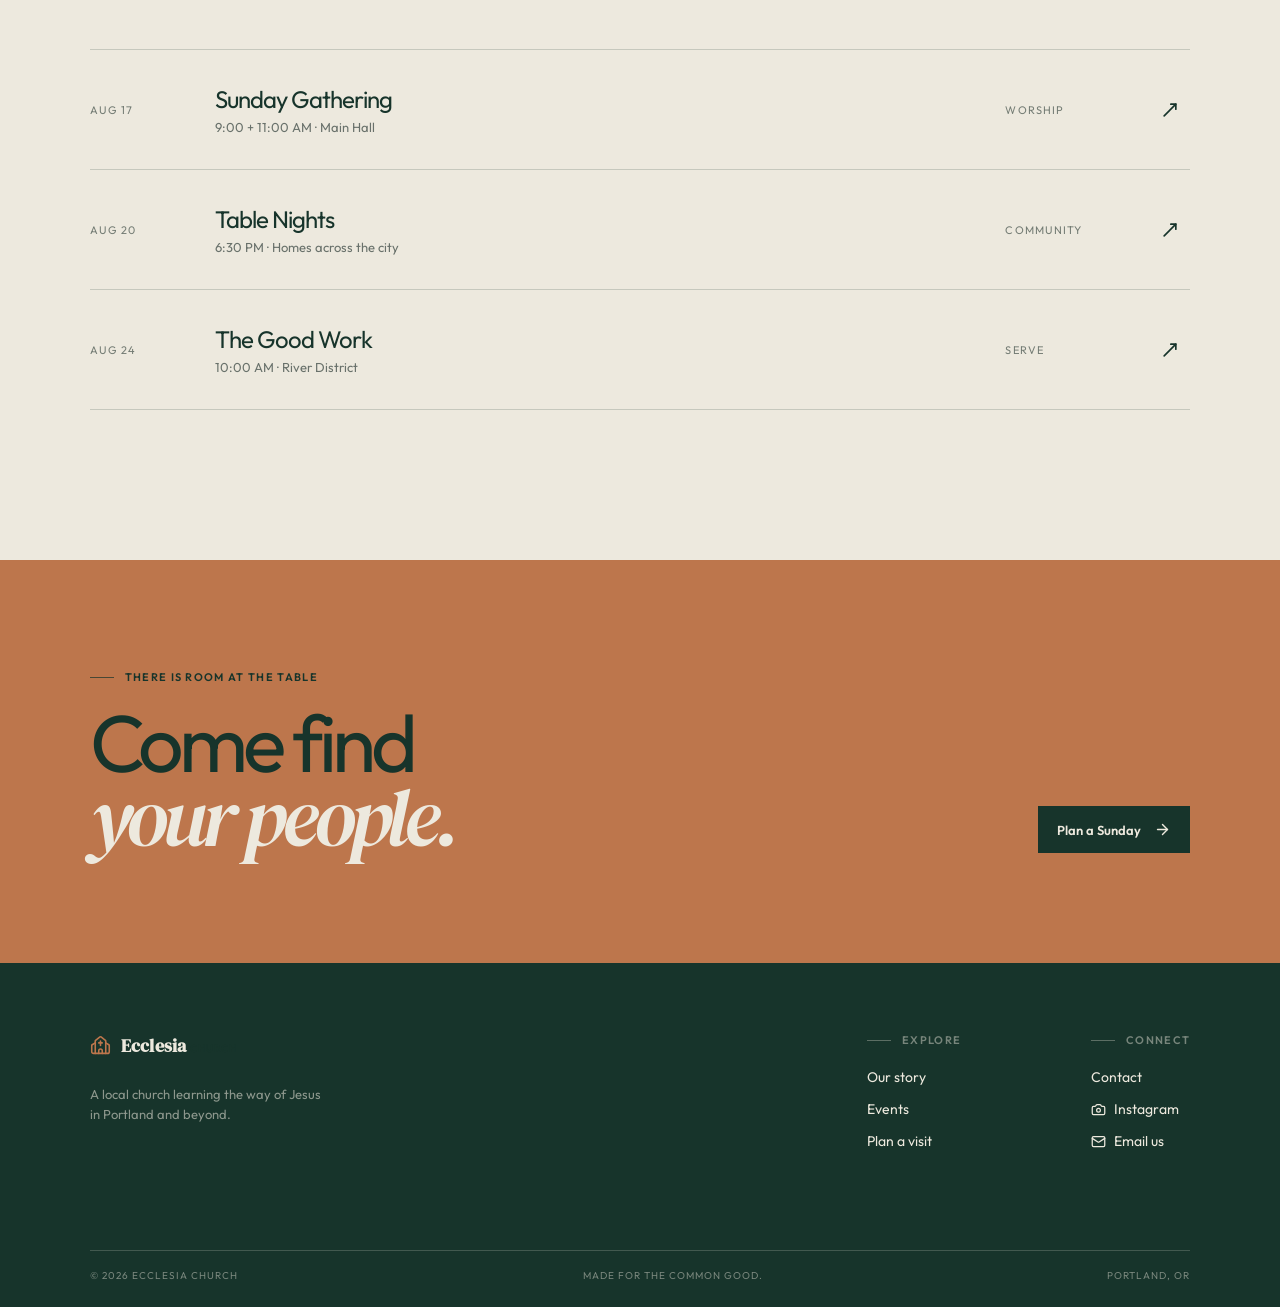
==== commit 262011fa: "Optimize portfolio SEO" ====
--- a/work/ecclesia/index.html
+++ b/work/ecclesia/index.html
@@ -4,8 +4,16 @@
     <meta charset="UTF-8" />
     <meta name="viewport" content="width=device-width, initial-scale=1.0" />
     <meta name="theme-color" content="#10221e" />
-    <meta name="description" content="Ecclesia Church - a gathered people learning the way of Jesus in Portland." />
-    <title>Ecclesia Church</title>
+    <meta name="description" content="Ecclesia Church, a responsive animated church website project by Aymane Maach using React, motion, and bold frontend design." />
+    <meta name="author" content="Aymane Maach" />
+    <meta name="robots" content="index, follow" />
+    <link rel="canonical" href="https://aymanemaach.me/work/ecclesia/" />
+    <meta property="og:title" content="Ecclesia Church Project | Aymane Maach" />
+    <meta property="og:description" content="A responsive animated church website project by Aymane Maach using React, motion, and bold frontend design." />
+    <meta property="og:type" content="website" />
+    <meta property="og:url" content="https://aymanemaach.me/work/ecclesia/" />
+    <meta property="og:image" content="https://aymanemaach.me/assets/project-ecclesia-preview.jpg?v=2" />
+    <title>Ecclesia Church Project | Aymane Maach</title>
     <link rel="preload" href="./assets/ecclesia-hero-CNQssRt-.webp" as="image" type="image/webp" fetchpriority="high" />
     <script type="module" crossorigin src="./assets/index-3Q6vHqHI.js"></script>
     <link rel="stylesheet" crossorigin href="./assets/index-S1y3pzk3.css">
